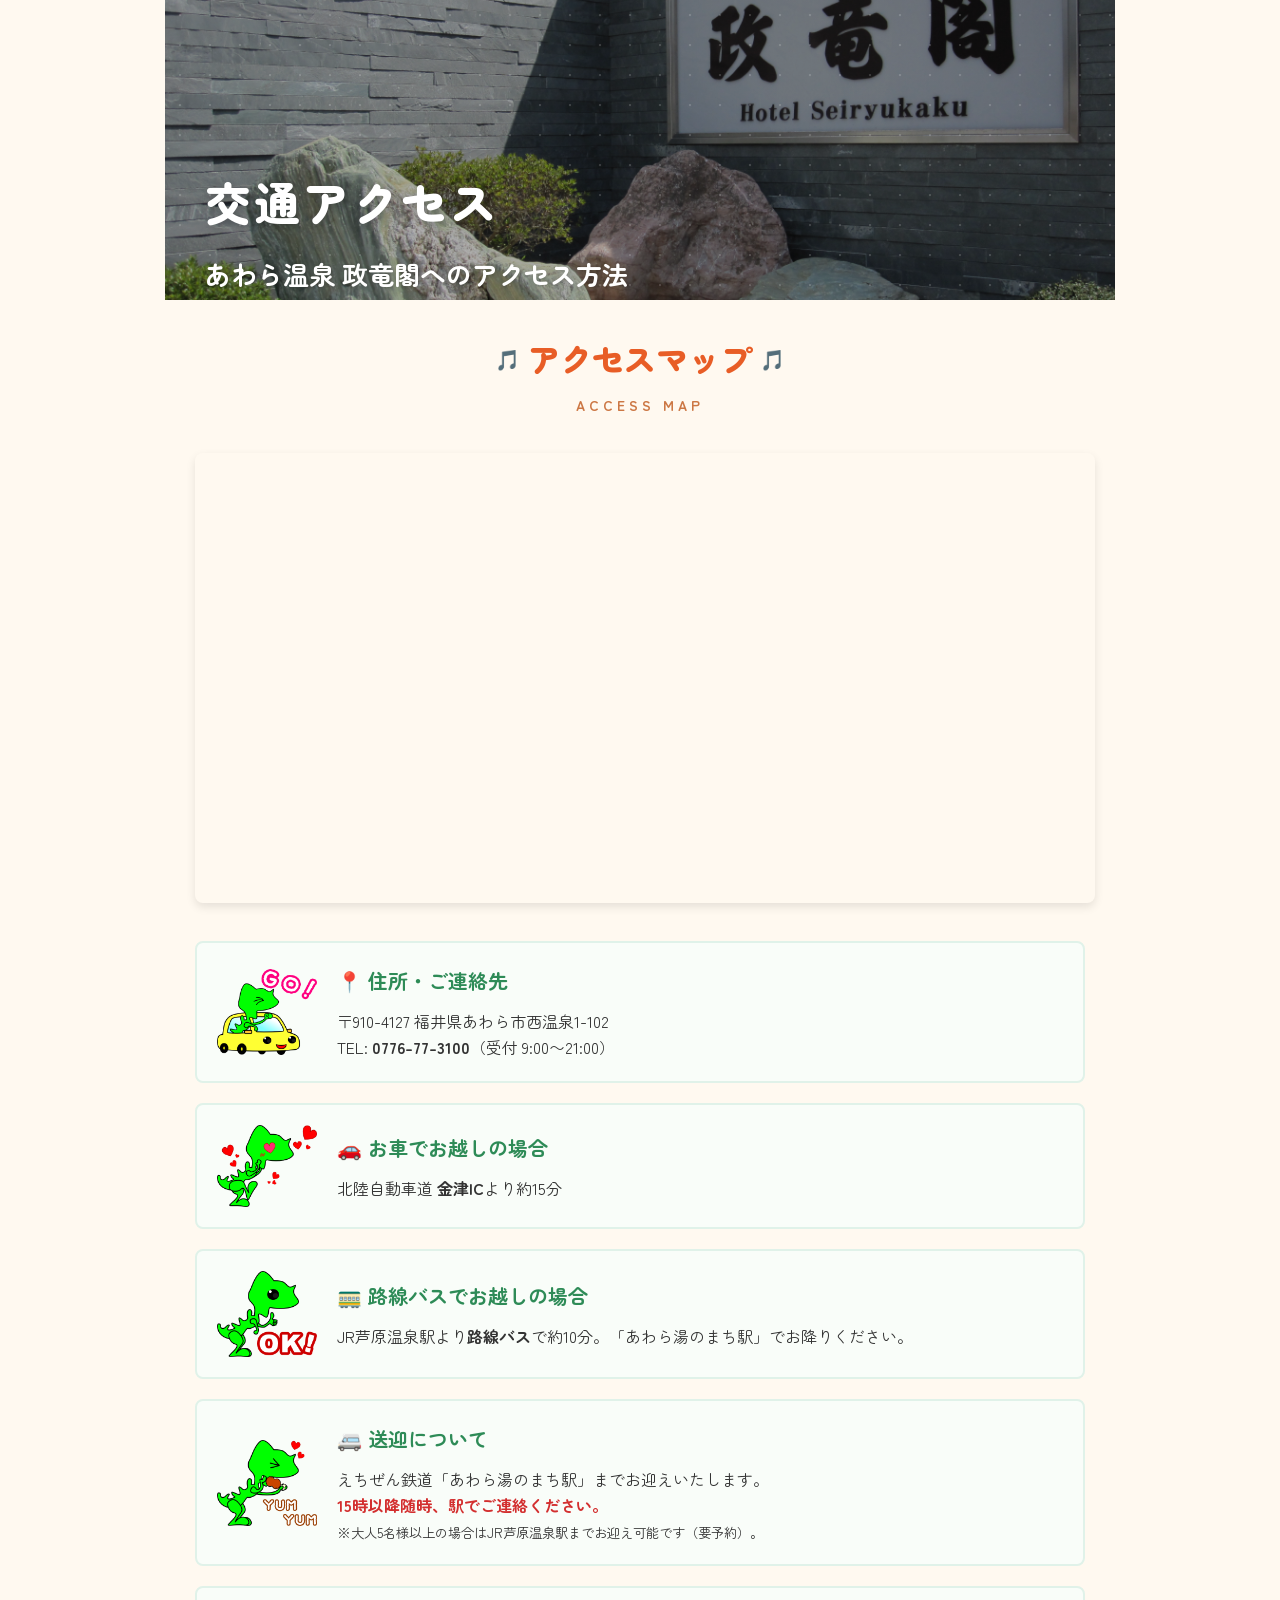
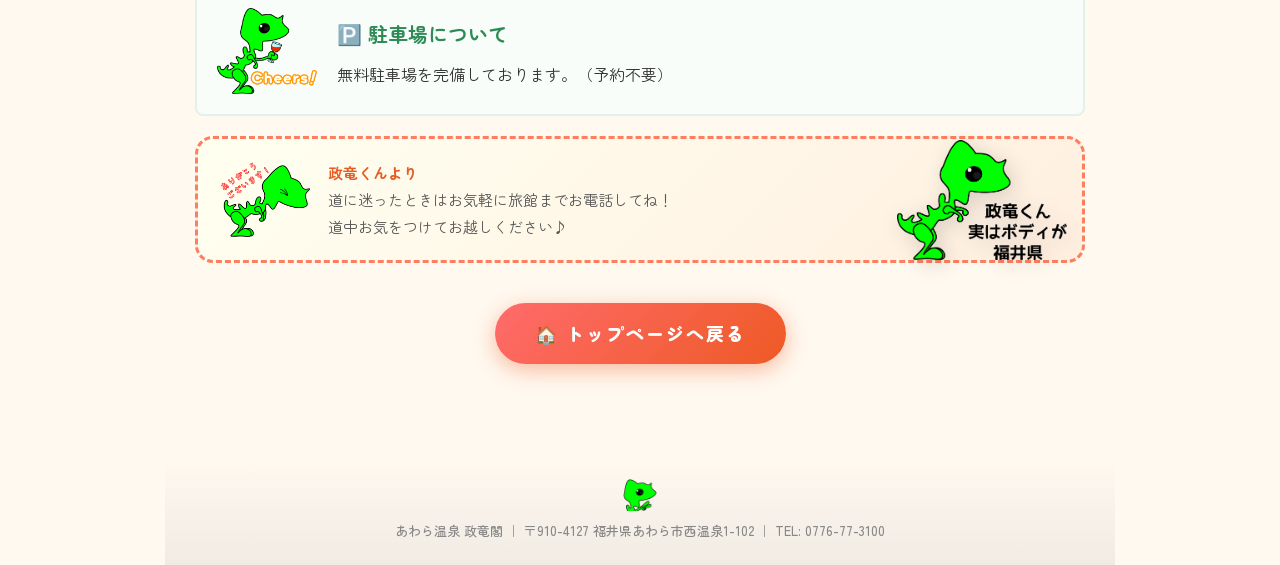
==== access.html @ 7409db74 "アクセスページとりあえず" ====
<!DOCTYPE html>
<html lang="ja">

<head>
    <meta charset="UTF-8">
    <meta name="viewport" content="width=950">
    <title>交通アクセス｜あわら温泉 政竜閣｜楽天トラベル</title>
    <link rel="stylesheet" href="https://awara-seiryu.github.io/style.css">
</head>

<body>
    <div class="wrapper">
        <div class="hero"
            style="background-image:linear-gradient(rgba(0,0,0,0.3),rgba(0,0,0,0.3)),url('https://awara-seiryu.github.io/image/玄関文字.JPG');background-size:cover;background-position:center;color:#fff;height:300px;">
            <div class="hero-inner" style="padding-top:100px;">
                <h1>交通アクセス</h1>
                <p class="hero-sub">あわら温泉 政竜閣へのアクセス方法</p>
            </div>
        </div>
        <div class="section" style="padding-top:30px;">
            <div class="section-title-wrap">
                <span class="section-title">アクセスマップ</span><span class="section-subtitle">ACCESS MAP</span>
            </div>
            <div class="access-map">
                <iframe
                    src="https://maps.google.com/maps?q=36.22088,136.186381&z=16&t=m&hl=ja&region=JP&gl=US&mapclient=embed&output=embed"
                    width="900" height="450" style="border:0;" allowfullscreen="" loading="lazy"></iframe>
            </div>

            <div class="access-info-box">
                <img src="https://awara-seiryu.github.io/image/15.png" alt="政竜くん" class="access-chara">
                <div class="access-info-text">
                    <h3>📍 住所・ご連絡先</h3>
                    <p>〒910-4127 福井県あわら市西温泉1-102<br>TEL: <strong>0776-77-3100</strong>（受付 9:00〜21:00）</p>
                </div>
            </div>
            <div class="access-info-box">
                <img src="https://awara-seiryu.github.io/image/16.png" alt="政竜くん" class="access-chara">
                <div class="access-info-text">
                    <h3>🚗 お車でお越しの場合</h3>
                    <p>北陸自動車道 <strong>金津IC</strong>より約15分</p>
                </div>
            </div>
            <div class="access-info-box">
                <img src="https://awara-seiryu.github.io/image/18.png" alt="政竜くん" class="access-chara">
                <div class="access-info-text">
                    <h3>🚃 路線バスでお越しの場合</h3>
                    <p>JR芦原温泉駅より<strong>路線バス</strong>で約10分。「あわら湯のまち駅」でお降りください。</p>
                </div>
            </div>
            <div class="access-info-box">
                <img src="https://awara-seiryu.github.io/image/20.png" alt="政竜くん" class="access-chara">
                <div class="access-info-text">
                    <h3>🚐 送迎について</h3>
                    <p>えちぜん鉄道「あわら湯のまち駅」までお迎えいたします。<br>
                        <span style="color:#d32f2f;font-weight:bold;">15時以降随時、駅でご連絡ください。</span><br>
                        <small>※大人5名様以上の場合はJR芦原温泉駅までお迎え可能です（要予約）。</small>
                    </p>
                </div>
            </div>
            <div class="access-info-box">
                <img src="https://awara-seiryu.github.io/image/21.png" alt="政竜くん" class="access-chara">
                <div class="access-info-text">
                    <h3>🅿️ 駐車場について</h3>
                    <p>無料駐車場を完備しております。（予約不要）</p>
                </div>
            </div>
            <div class="guide-block mt20">
                <img src="https://awara-seiryu.github.io/image/03.png" alt="政竜くん（ありがとう）">
                <p><strong class="text-green">政竜くんより</strong><br>道に迷ったときはお気軽に旅館までお電話してね！<br>道中お気をつけてお越しください♪</p>
                <img src="https://awara-seiryu.github.io/image/政竜くんbig.png" alt="政竜くん" class="guide-chara-big">
            </div>
            <div class="text-center" style="margin:40px 0;">
                <a href="index.html" class="cta-btn"
                    style="padding:14px 40px;display:inline-block;text-decoration:none;font-size:18px;">🏠 トップページへ戻る</a>
            </div>
        </div>
        <div class="footer">
            <img src="https://awara-seiryu.github.io/image/tab.png" alt="政竜くん"><br>
            あわら温泉 政竜閣 ｜ 〒910-4127 福井県あわら市西温泉1-102 ｜ TEL: 0776-77-3100
        </div>
    </div>
</body>

</html>
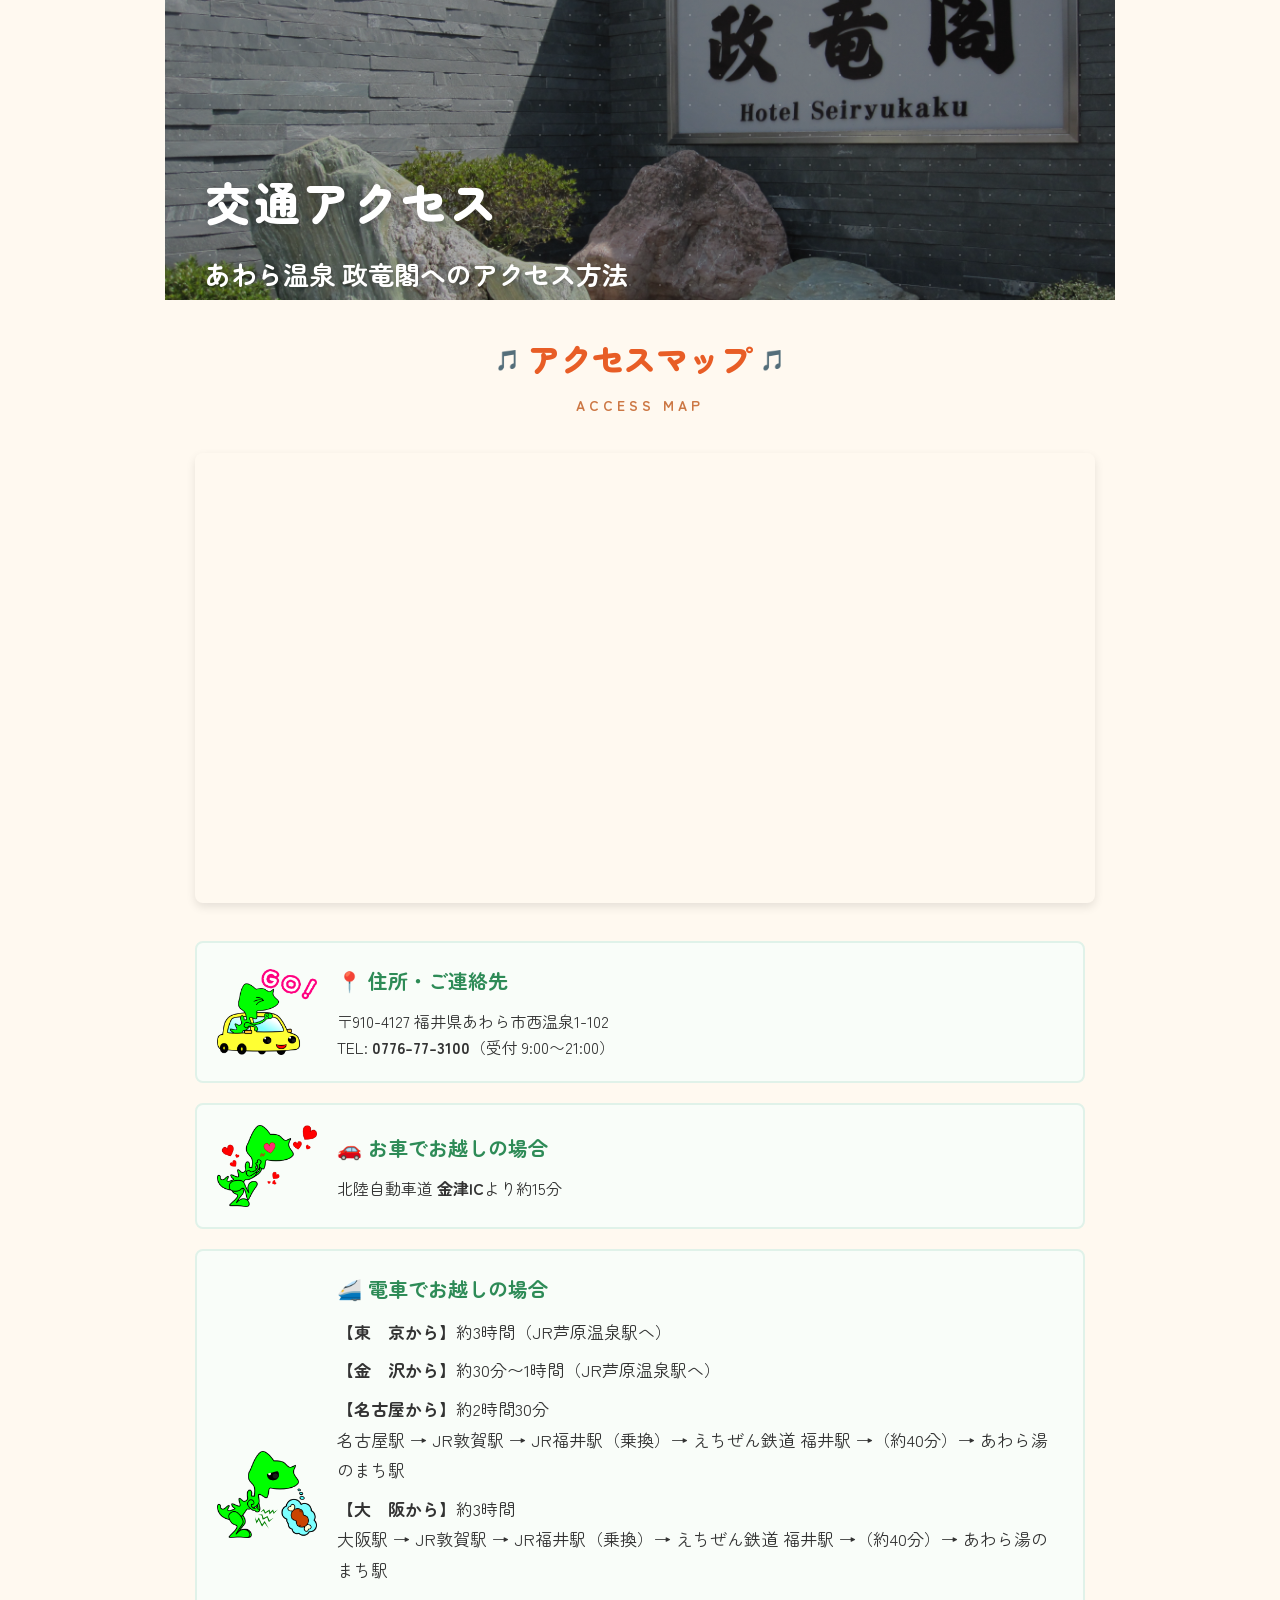
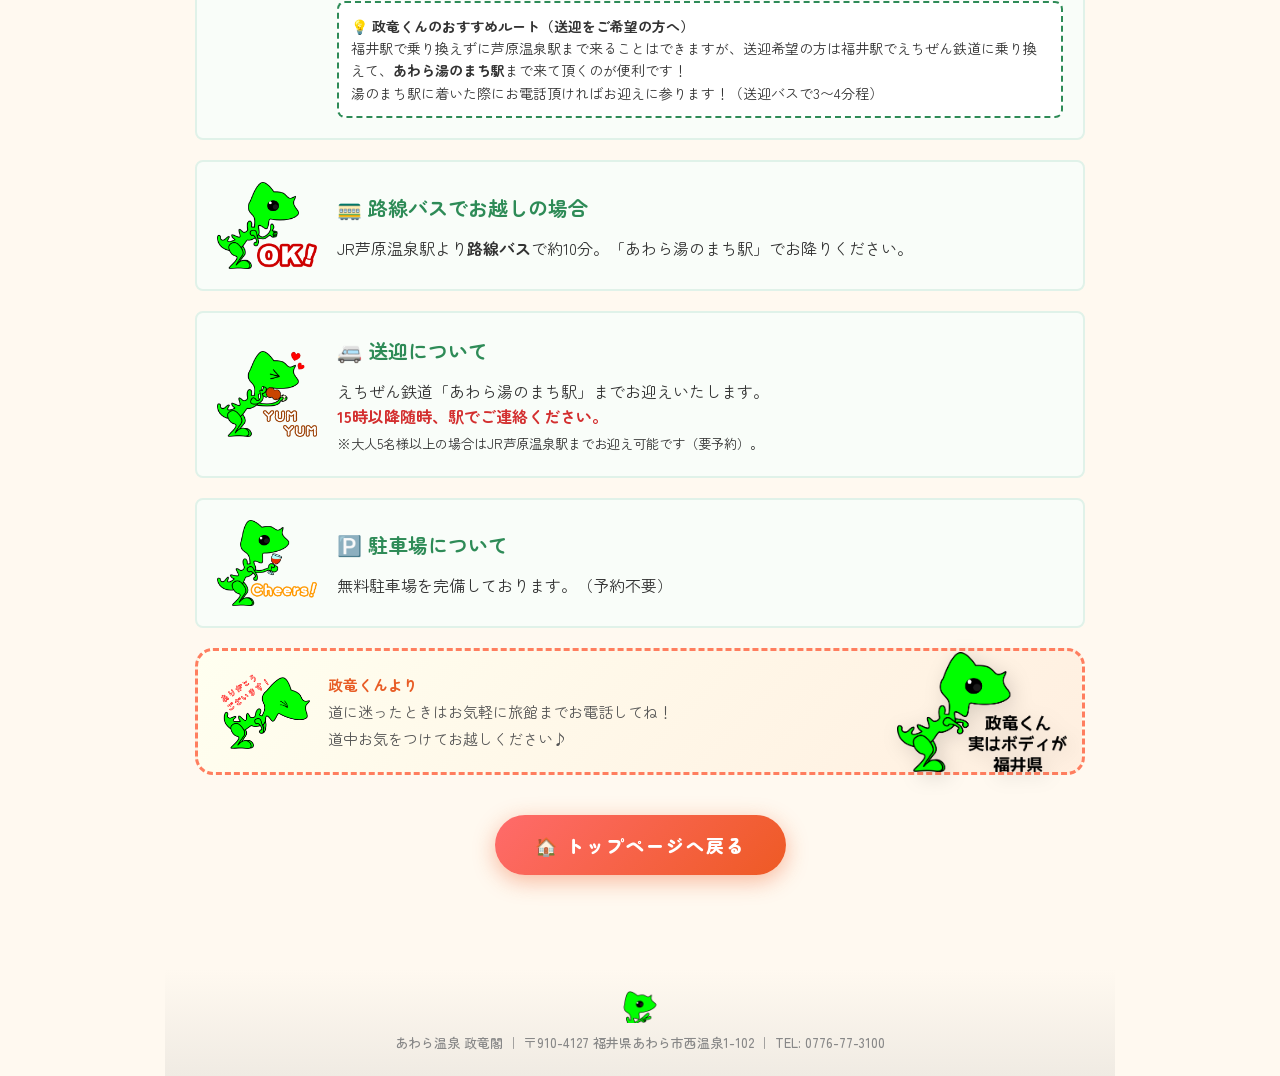
==== commit 4ebdea25: "電車で追加" ====
--- a/access.html
+++ b/access.html
@@ -42,6 +42,26 @@
                 </div>
             </div>
             <div class="access-info-box">
+                <img src="https://awara-seiryu.github.io/image/19.png" alt="政竜くん" class="access-chara">
+                <div class="access-info-text">
+                    <h3>🚄 電車でお越しの場合</h3>
+                    <ul style="list-style: none; padding: 0; margin: 0 0 15px 0;">
+                        <li style="margin-bottom: 8px;"><strong>【東　京から】</strong>約3時間（JR芦原温泉駅へ）</li>
+                        <li style="margin-bottom: 8px;"><strong>【金　沢から】</strong>約30分〜1時間（JR芦原温泉駅へ）</li>
+                        <li style="margin-bottom: 8px;"><strong>【名古屋から】</strong>約2時間30分<br>名古屋駅 → JR敦賀駅 → JR福井駅（乗換）→
+                            えちぜん鉄道 福井駅 →（約40分）→ あわら湯のまち駅</li>
+                        <li style="margin-bottom: 8px;"><strong>【大　阪から】</strong>約3時間<br>大阪駅 → JR敦賀駅 → JR福井駅（乗換）→ えちぜん鉄道
+                            福井駅 →（約40分）→ あわら湯のまち駅</li>
+                    </ul>
+                    <div
+                        style="background:#fff; border: 2px dashed #2e8b57; padding: 12px; border-radius: 8px; font-size: 14px; line-height: 1.6;">
+                        <strong>💡 政竜くんのおすすめルート（送迎をご希望の方へ）</strong><br>
+                        福井駅で乗り換えずに芦原温泉駅まで来ることはできますが、送迎希望の方は福井駅でえちぜん鉄道に乗り換えて、<strong>あわら湯のまち駅</strong>まで来て頂くのが便利です！<br>
+                        湯のまち駅に着いた際にお電話頂ければお迎えに参ります！（送迎バスで3〜4分程）
+                    </div>
+                </div>
+            </div>
+            <div class="access-info-box">
                 <img src="https://awara-seiryu.github.io/image/18.png" alt="政竜くん" class="access-chara">
                 <div class="access-info-text">
                     <h3>🚃 路線バスでお越しの場合</h3>
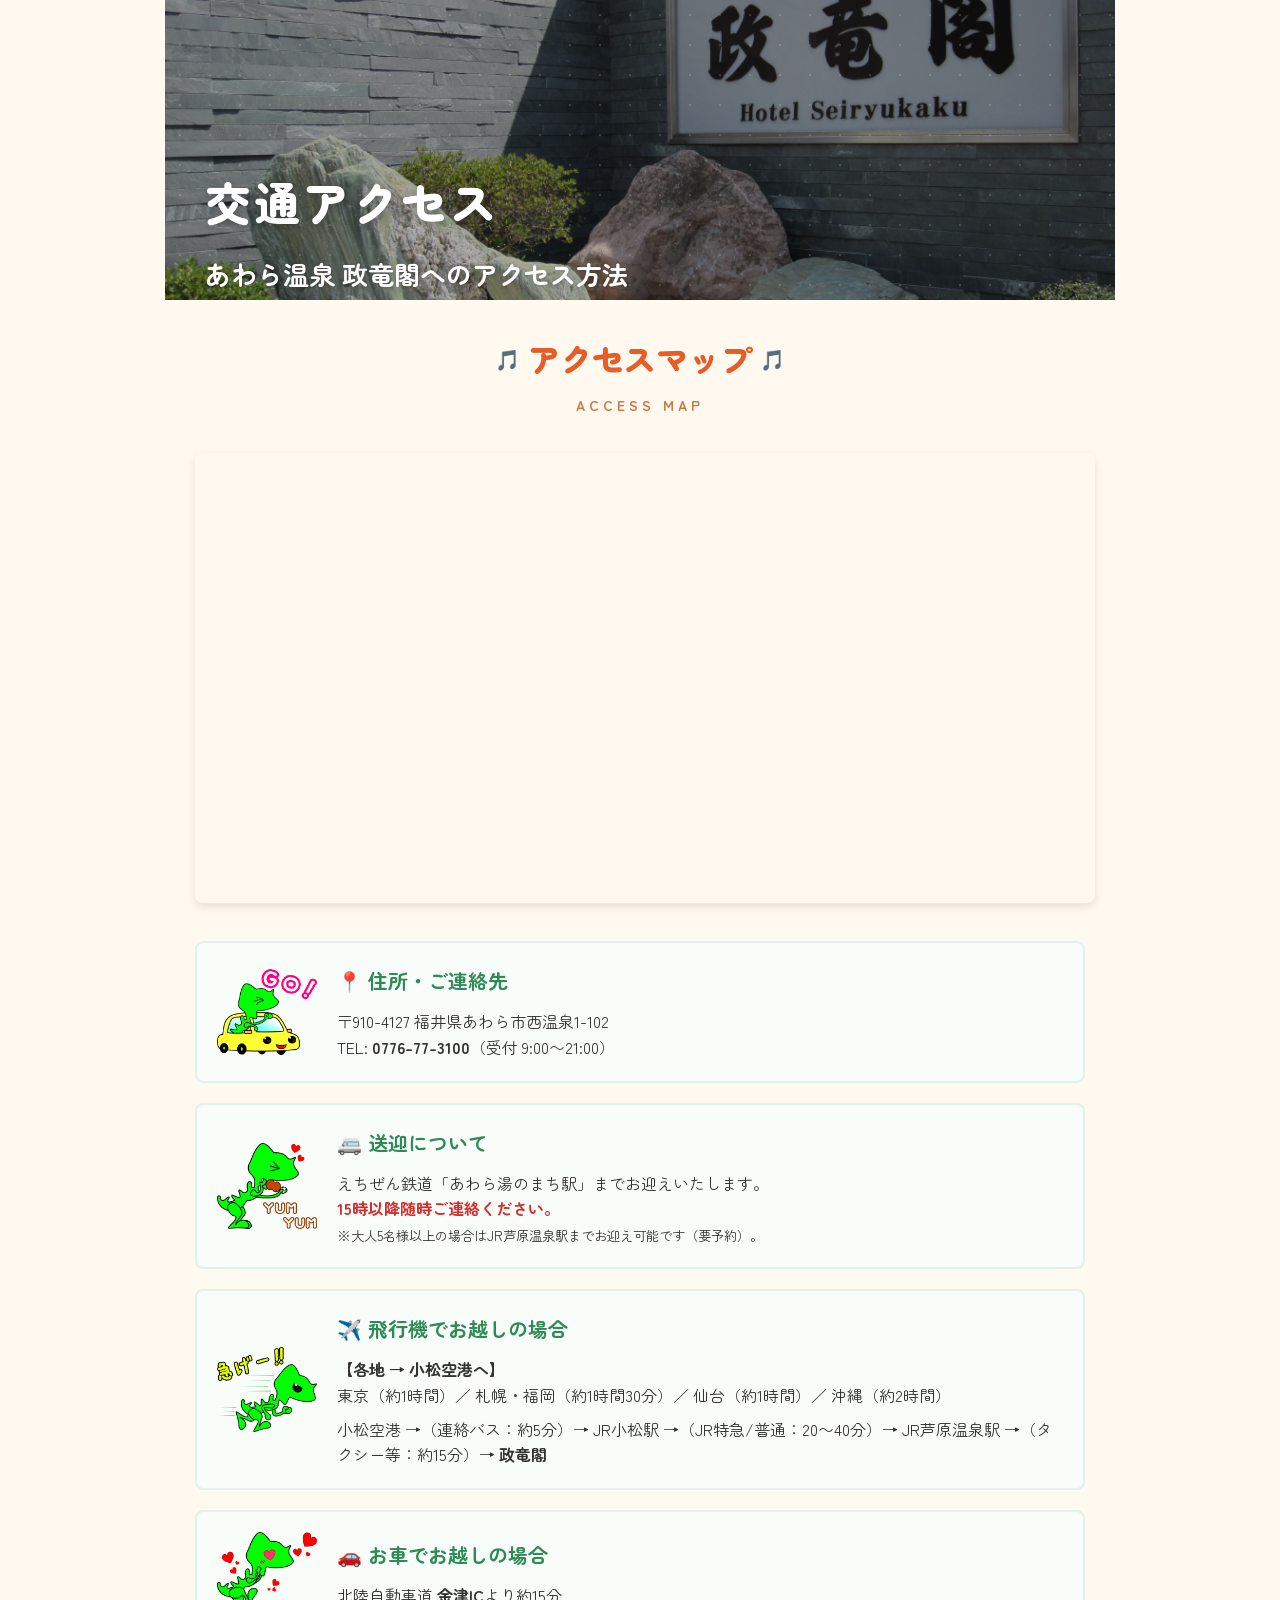
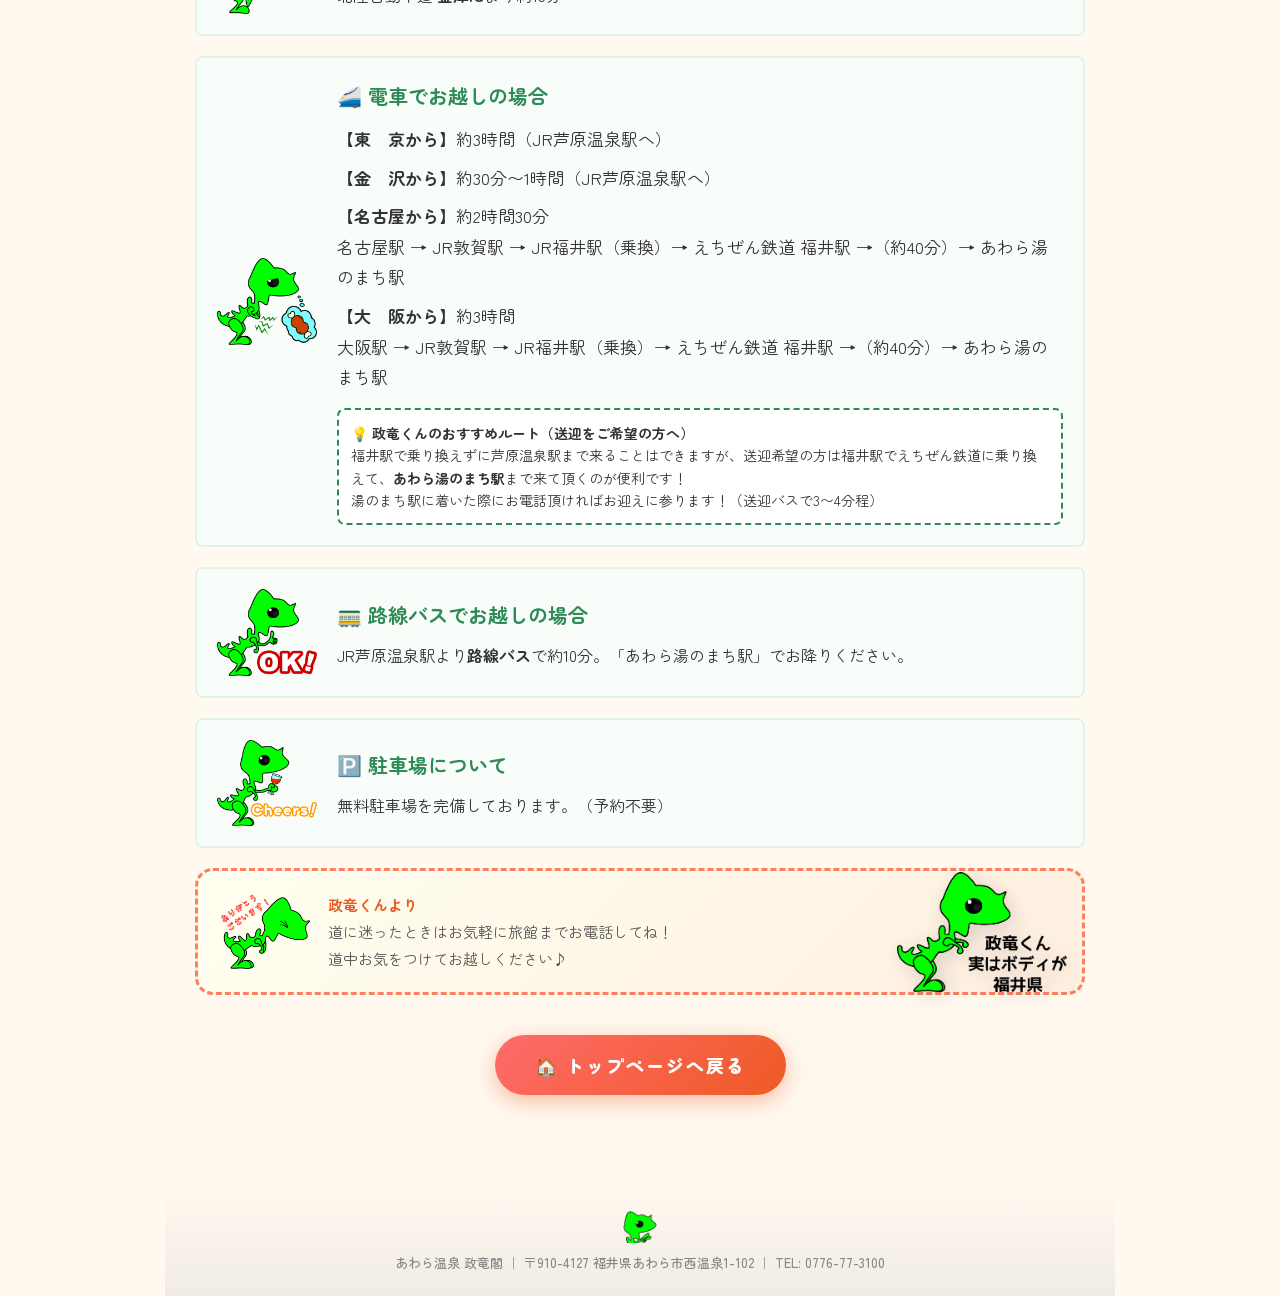
==== commit 8dee8b8c: "TOP画像追加" ====
--- a/access.html
+++ b/access.html
@@ -5,7 +5,7 @@
     <meta charset="UTF-8">
     <meta name="viewport" content="width=950">
     <title>交通アクセス｜あわら温泉 政竜閣｜楽天トラベル</title>
-    <link rel="stylesheet" href="https://awara-seiryu.github.io/style.css">
+    <link rel="stylesheet" href="./style.css">
 </head>
 
 <body>
@@ -34,6 +34,28 @@
                     <p>〒910-4127 福井県あわら市西温泉1-102<br>TEL: <strong>0776-77-3100</strong>（受付 9:00〜21:00）</p>
                 </div>
             </div>
+
+            <div class="access-info-box">
+                <img src="https://awara-seiryu.github.io/image/20.png" alt="政竜くん" class="access-chara">
+                <div class="access-info-text">
+                    <h3>🚐 送迎について</h3>
+                    <p>えちぜん鉄道「あわら湯のまち駅」までお迎えいたします。<br>
+                        <span style="color:#d32f2f;font-weight:bold;">15時以降随時ご連絡ください。</span><br>
+                        <small>※大人5名様以上の場合はJR芦原温泉駅までお迎え可能です（要予約）。</small>
+                    </p>
+                </div>
+            </div>
+
+            <div class="access-info-box">
+                <img src="https://awara-seiryu.github.io/image/12.png" alt="政竜くん" class="access-chara">
+                <div class="access-info-text">
+                    <h3>✈️ 飛行機でお越しの場合</h3>
+                    <p style="margin-bottom:8px;"><strong>【各地 → 小松空港へ】</strong><br>東京（約1時間）／ 札幌・福岡（約1時間30分）／ 仙台（約1時間）／
+                        沖縄（約2時間）</p>
+                    <p>小松空港 →（連絡バス：約5分）→ JR小松駅 →（JR特急/普通：20〜40分）→ JR芦原温泉駅 →（タクシー等：約15分）→ <strong>政竜閣</strong></p>
+                </div>
+            </div>
+
             <div class="access-info-box">
                 <img src="https://awara-seiryu.github.io/image/16.png" alt="政竜くん" class="access-chara">
                 <div class="access-info-text">
@@ -41,6 +63,7 @@
                     <p>北陸自動車道 <strong>金津IC</strong>より約15分</p>
                 </div>
             </div>
+
             <div class="access-info-box">
                 <img src="https://awara-seiryu.github.io/image/19.png" alt="政竜くん" class="access-chara">
                 <div class="access-info-text">
@@ -61,6 +84,7 @@
                     </div>
                 </div>
             </div>
+
             <div class="access-info-box">
                 <img src="https://awara-seiryu.github.io/image/18.png" alt="政竜くん" class="access-chara">
                 <div class="access-info-text">
@@ -68,16 +92,7 @@
                     <p>JR芦原温泉駅より<strong>路線バス</strong>で約10分。「あわら湯のまち駅」でお降りください。</p>
                 </div>
             </div>
-            <div class="access-info-box">
-                <img src="https://awara-seiryu.github.io/image/20.png" alt="政竜くん" class="access-chara">
-                <div class="access-info-text">
-                    <h3>🚐 送迎について</h3>
-                    <p>えちぜん鉄道「あわら湯のまち駅」までお迎えいたします。<br>
-                        <span style="color:#d32f2f;font-weight:bold;">15時以降随時、駅でご連絡ください。</span><br>
-                        <small>※大人5名様以上の場合はJR芦原温泉駅までお迎え可能です（要予約）。</small>
-                    </p>
-                </div>
-            </div>
+
             <div class="access-info-box">
                 <img src="https://awara-seiryu.github.io/image/21.png" alt="政竜くん" class="access-chara">
                 <div class="access-info-text">
@@ -85,11 +100,13 @@
                     <p>無料駐車場を完備しております。（予約不要）</p>
                 </div>
             </div>
+
             <div class="guide-block mt20">
                 <img src="https://awara-seiryu.github.io/image/03.png" alt="政竜くん（ありがとう）">
                 <p><strong class="text-green">政竜くんより</strong><br>道に迷ったときはお気軽に旅館までお電話してね！<br>道中お気をつけてお越しください♪</p>
                 <img src="https://awara-seiryu.github.io/image/政竜くんbig.png" alt="政竜くん" class="guide-chara-big">
             </div>
+
             <div class="text-center" style="margin:40px 0;">
                 <a href="index.html" class="cta-btn"
                     style="padding:14px 40px;display:inline-block;text-decoration:none;font-size:18px;">🏠 トップページへ戻る</a>
--- a/style.css
+++ b/style.css
@@ -0,0 +1,1311 @@
+/* ===== Google Font 読み込み (Zen Maru Gothic) ===== */
+@import url('https://fonts.googleapis.com/css2?family=Zen+Maru+Gothic:wght@400;500;700;900&display=swap');
+
+/* ===== キーフレーム（アニメーション）定義 ===== */
+@keyframes float {
+
+  0%,
+  100% {
+    transform: translateY(0);
+  }
+
+  50% {
+    transform: translateY(-8px);
+  }
+}
+
+@keyframes wiggle {
+
+  0%,
+  100% {
+    transform: rotate(0deg);
+  }
+
+  25% {
+    transform: rotate(-4deg);
+  }
+
+  75% {
+    transform: rotate(4deg);
+  }
+}
+
+@keyframes popIn {
+  0% {
+    opacity: 0;
+    transform: scale(0.8) translateY(20px);
+  }
+
+  60% {
+    transform: scale(1.05) translateY(-3px);
+  }
+
+  100% {
+    opacity: 1;
+    transform: scale(1) translateY(0);
+  }
+}
+
+@keyframes shine {
+  0% {
+    left: -100%;
+  }
+
+  100% {
+    left: 200%;
+  }
+}
+
+@keyframes pulse {
+
+  0%,
+  100% {
+    transform: scale(1);
+  }
+
+  50% {
+    transform: scale(1.04);
+  }
+}
+
+@keyframes confetti1 {
+  0% {
+    transform: translateY(0) rotate(0deg);
+    opacity: 1;
+  }
+
+  100% {
+    transform: translateY(-30px) rotate(360deg);
+    opacity: 0;
+  }
+}
+
+/* ===== リセット＆ベース ===== */
+* {
+  margin: 0;
+  padding: 0;
+  box-sizing: border-box;
+}
+
+body {
+  font-family: 'Zen Maru Gothic', 'Hiragino Kaku Gothic ProN', 'メイリオ', Meiryo, sans-serif;
+  background: #FFF9F0;
+  color: #333;
+  line-height: 1.8;
+  font-size: 17px;
+}
+
+a {
+  color: inherit;
+  text-decoration: none;
+}
+
+img {
+  max-width: 100%;
+  height: auto;
+  vertical-align: middle;
+}
+
+/* ===== レイアウト ===== */
+.wrapper {
+  width: 950px;
+  margin: 0 auto;
+  overflow: hidden;
+}
+
+/* ===== ファーストビュー ===== */
+.hero {
+  background-image: linear-gradient(rgba(0, 0, 0, 0.3), rgba(0, 0, 0, 0.3)), url('https://awara-seiryu.github.io/image/玄関文字.JPG');
+  background-size: cover;
+  background-position: center;
+  color: #fff;
+  border-radius: 0;
+  padding: 60px 40px 0;
+  text-align: left;
+  position: relative;
+  overflow: hidden;
+}
+
+.hero::before {
+  content: '';
+  position: absolute;
+  top: 0;
+  left: 0;
+  right: 0;
+  bottom: 0;
+  background: url('data:image/svg+xml,<svg xmlns="http://www.w3.org/2000/svg" viewBox="0 0 80 80"><circle cx="40" cy="40" r="3" fill="rgba(255,255,255,0.18)"/></svg>') repeat;
+  background-size: 30px 30px;
+  pointer-events: none;
+}
+
+.hero-inner {
+  position: relative;
+  z-index: 2;
+  max-width: 950px;
+  /* 本体の幅に合わせる */
+}
+
+.hero-badge {
+  display: inline-block;
+  background: #FF6B6B;
+  color: #fff;
+  font-size: 15px;
+  font-weight: bold;
+  padding: 6px 24px;
+  border-radius: 30px;
+  margin-bottom: 14px;
+  letter-spacing: 1px;
+  box-shadow: 0 3px 12px rgba(255, 107, 107, 0.35);
+  animation: pulse 2s ease-in-out infinite;
+}
+
+.hero h1 {
+  font-size: 46px;
+  color: #fff;
+  text-shadow: 2px 2px 8px rgba(0, 0, 0, 0.25);
+  margin-bottom: 8px;
+  letter-spacing: 3px;
+  font-weight: 900;
+}
+
+.hero-sub {
+  font-size: 26px;
+  color: #fff;
+  text-shadow: 1px 1px 4px rgba(0, 0, 0, 0.2);
+  margin-bottom: 10px;
+  font-weight: 700;
+}
+
+.hero-catch {
+  font-size: 18px;
+  color: #FFFFF0;
+  margin-bottom: 12px;
+  font-weight: 500;
+  line-height: 1.9;
+}
+
+/* ===== ヒーロー内アワード表示 ===== */
+.hero-award {
+  margin-top: 25px;
+  background: url('https://awara-seiryu.github.io/image/award-2024-all.png') no-repeat center center;
+  background-size: cover;
+  border-radius: 25px;
+  border: 2px solid rgba(255, 215, 0, 0.4);
+  animation: popIn 0.8s ease-out both;
+  overflow: hidden;
+  width: calc(100% + 20px);
+  /* 左右に少し広げる */
+  margin-left: -10px;
+  box-sizing: border-box;
+}
+
+.hero-award-link {
+  display: block;
+  padding: 30px 45px;
+  background: rgba(0, 0, 0, 0.45);
+  /* 背景画像を見せつつ文字を読みやすくするオーバーレイ */
+  backdrop-filter: blur(2px);
+  transition: background 0.3s;
+}
+
+.hero-award-link:hover {
+  background: rgba(0, 0, 0, 0.35);
+}
+
+.hero-award-content {
+  display: flex;
+  align-items: center;
+  justify-content: center;
+  gap: 30px;
+  flex-wrap: nowrap;
+}
+
+.hero-award-chara {
+  height: 180px;
+  /* 右側の画像と同じサイズに拡大 */
+  width: auto;
+  filter: drop-shadow(2px 4px 8px rgba(0, 0, 0, 0.25));
+  animation: float 3s ease-in-out infinite;
+  flex-shrink: 0;
+}
+
+.hero-award-text {
+  text-align: center;
+  /* 中央に寄せる */
+  flex-shrink: 1;
+}
+
+.hero-award-label {
+  font-size: 22px;
+  font-weight: 700;
+  color: #FFD700;
+  text-shadow: 1px 1px 4px rgba(0, 0, 0, 0.5);
+  margin-bottom: 8px;
+  letter-spacing: 1px;
+}
+
+.hero-award-main {
+  font-size: 36px;
+  font-weight: 900;
+  color: #fff;
+  text-shadow: 2px 2px 8px rgba(0, 0, 0, 0.4);
+  letter-spacing: 2px;
+  background: linear-gradient(90deg, #FFD700, #FFA500, #FFD700);
+  -webkit-background-clip: text;
+  -webkit-text-fill-color: transparent;
+  background-clip: text;
+  animation: pulse 2s ease-in-out infinite;
+  white-space: nowrap;
+}
+
+.hero-award-gold-img {
+  height: 180px;
+  /* さらに大きく */
+  width: auto;
+  filter: drop-shadow(4px 4px 12px rgba(0, 0, 0, 0.5));
+  flex-shrink: 0;
+}
+
+.hero-award-sub {
+  font-size: 20px;
+  color: #ffe;
+  text-shadow: 1px 1px 3px rgba(0, 0, 0, 0.4);
+  margin-top: 8px;
+  font-weight: 500;
+}
+
+/* ===== CTAボタン ===== */
+.cta-btn {
+  display: inline-block;
+  background: linear-gradient(135deg, #FF6B6B, #ee5a24);
+  color: #fff;
+  font-size: 24px;
+  font-weight: 900;
+  padding: 18px 55px;
+  border-radius: 50px;
+  letter-spacing: 2px;
+  box-shadow: 0 6px 22px rgba(238, 90, 36, 0.4);
+  transition: transform 0.25s cubic-bezier(0.34, 1.56, 0.64, 1), box-shadow 0.25s;
+  position: relative;
+  overflow: hidden;
+}
+
+.cta-btn::after {
+  content: '';
+  position: absolute;
+  top: 0;
+  left: -100%;
+  width: 60%;
+  height: 100%;
+  background: linear-gradient(90deg, transparent, rgba(255, 255, 255, 0.35), transparent);
+  transition: none;
+  animation: shine 3s ease-in-out infinite;
+}
+
+.cta-btn:hover {
+  transform: translateY(-4px) scale(1.03);
+  box-shadow: 0 12px 30px rgba(238, 90, 36, 0.5);
+}
+
+.cta-btn-sub {
+  display: block;
+  font-size: 13px;
+  font-weight: 500;
+  margin-top: 3px;
+  letter-spacing: 0;
+}
+
+.cta-btn-green {
+  background: linear-gradient(135deg, #43e97b, #38c96a);
+  box-shadow: 0 6px 22px rgba(56, 201, 106, 0.4);
+}
+
+.cta-btn-green:hover {
+  box-shadow: 0 12px 30px rgba(56, 201, 106, 0.5);
+}
+
+.cta-btn-green::after {
+  animation: shine 3s ease-in-out 1.5s infinite;
+}
+
+.cta-row {
+  display: flex;
+  justify-content: center;
+  gap: 22px;
+  margin: 22px 0;
+  flex-wrap: wrap;
+}
+
+/* ===== セクション共通 ===== */
+.section {
+  padding: 45px 30px;
+}
+
+.section-title-wrap {
+  text-align: center;
+  margin-bottom: 35px;
+  position: relative;
+}
+
+.section-title {
+  display: inline-block;
+  font-size: 32px;
+  font-weight: 900;
+  color: #e85d26;
+  position: relative;
+  padding: 0 25px;
+}
+
+.section-title::before,
+.section-title::after {
+  content: '🎵';
+  font-size: 20px;
+  position: absolute;
+  top: 50%;
+  transform: translateY(-50%);
+}
+
+.section-title::before {
+  left: -8px;
+}
+
+.section-title::after {
+  right: -8px;
+}
+
+.section-subtitle {
+  display: block;
+  font-size: 14px;
+  color: #cc7744;
+  margin-top: 5px;
+  letter-spacing: 4px;
+  font-weight: 700;
+}
+
+/* ===== 魅力紹介カード ===== */
+.charm-grid {
+  display: grid;
+  grid-template-columns: 1fr 1fr;
+  gap: 24px;
+}
+
+.charm-card {
+  background: #fff;
+  border-radius: 20px;
+  padding: 28px 22px 22px;
+  box-shadow: 0 5px 20px rgba(0, 0, 0, 0.08);
+  position: relative;
+  overflow: hidden;
+  transition: transform 0.3s cubic-bezier(0.34, 1.56, 0.64, 1), box-shadow 0.3s;
+  animation: popIn 0.6s ease-out both;
+}
+
+.charm-card:nth-child(1) {
+  animation-delay: 0.1s;
+}
+
+.charm-card:nth-child(2) {
+  animation-delay: 0.2s;
+}
+
+.charm-card:nth-child(3) {
+  animation-delay: 0.3s;
+}
+
+.charm-card:nth-child(4) {
+  animation-delay: 0.4s;
+}
+
+.charm-card:hover {
+  transform: translateY(-6px) rotate(-1deg);
+  box-shadow: 0 12px 30px rgba(255, 126, 95, 0.18);
+}
+
+.charm-card::before {
+  content: '';
+  position: absolute;
+  top: 0;
+  left: 0;
+  right: 0;
+  height: 6px;
+  border-radius: 20px 20px 0 0;
+}
+
+.charm-card:nth-child(1)::before {
+  background: linear-gradient(90deg, #ff7e5f, #feb47b);
+}
+
+.charm-card:nth-child(2)::before {
+  background: linear-gradient(90deg, #38f9d7, #43e97b);
+}
+
+.charm-card:nth-child(3)::before {
+  background: linear-gradient(90deg, #FF6B6B, #ff9a9e);
+}
+
+.charm-card:nth-child(4)::before {
+  background: linear-gradient(90deg, #FFD700, #ffb347);
+}
+
+.charm-card-header {
+  display: flex;
+  align-items: center;
+  gap: 14px;
+  margin-bottom: 12px;
+}
+
+.charm-card-header img {
+  height: 65px;
+  width: auto;
+  animation: wiggle 2.5s ease-in-out infinite;
+}
+
+.charm-card-header img:hover {
+  animation: none;
+  transform: scale(1.15);
+}
+
+.charm-card h3 {
+  font-size: 22px;
+  color: #e85d26;
+  line-height: 1.5;
+  font-weight: 900;
+}
+
+.charm-card p {
+  font-size: 16px;
+  color: #555;
+  line-height: 1.9;
+}
+
+/* ===== 写真活用スタイル ===== */
+.photo-img {
+  width: 100%;
+  aspect-ratio: 16 / 9;
+  object-fit: cover;
+  border-radius: 12px;
+  display: block;
+  box-shadow: 0 4px 12px rgba(0, 0, 0, 0.1);
+  transition: transform 0.3s ease;
+}
+
+.photo-img:hover {
+  transform: scale(1.02);
+}
+
+.charm-card>.photo-img {
+  margin-bottom: 16px;
+}
+
+.point-bubble .photo-img {
+  margin-top: 14px;
+}
+
+.plan-card>.photo-img {
+  margin-bottom: 16px;
+  margin-top: 10px;
+}
+
+.photo-img.photo-contain {
+  object-fit: contain;
+  box-shadow: none;
+}
+
+/* ===== 吹き出しポイント ===== */
+.point-section {
+  background: linear-gradient(180deg, #FFF3E0, #FFF9F0);
+  position: relative;
+}
+
+.point-section::before {
+  content: '';
+  position: absolute;
+  top: 0;
+  left: 0;
+  right: 0;
+  bottom: 0;
+  background: url('data:image/svg+xml,<svg xmlns="http://www.w3.org/2000/svg" viewBox="0 0 100 100"><circle cx="50" cy="50" r="2" fill="rgba(255,126,95,0.06)"/></svg>') repeat;
+  background-size: 20px 20px;
+  pointer-events: none;
+}
+
+.point-list {
+  display: flex;
+  flex-direction: column;
+  gap: 30px;
+  position: relative;
+  z-index: 1;
+}
+
+.point-item {
+  display: flex;
+  align-items: flex-start;
+  gap: 22px;
+  background: #fff;
+  border-radius: 22px;
+  padding: 24px 28px;
+  box-shadow: 0 4px 18px rgba(0, 0, 0, 0.07);
+  position: relative;
+  transition: transform 0.3s cubic-bezier(0.34, 1.56, 0.64, 1);
+}
+
+.point-item:hover {
+  transform: translateY(-3px) scale(1.01);
+}
+
+.point-item:nth-child(even) {
+  flex-direction: row-reverse;
+}
+
+.point-item:nth-child(odd) {
+  transform-origin: left center;
+}
+
+.point-item:nth-child(even) {
+  transform-origin: right center;
+}
+
+.point-item-chara {
+  flex-shrink: 0;
+  width: 95px;
+  text-align: center;
+}
+
+.point-item-chara img {
+  height: 85px;
+  width: auto;
+  animation: float 3s ease-in-out infinite;
+  transition: transform 0.3s;
+}
+
+.point-item:nth-child(2) .point-item-chara img {
+  animation-delay: 0.5s;
+}
+
+.point-item:nth-child(3) .point-item-chara img {
+  animation-delay: 1.0s;
+}
+
+.point-item:nth-child(4) .point-item-chara img {
+  animation-delay: 1.5s;
+}
+
+.point-item:nth-child(5) .point-item-chara img {
+  animation-delay: 2.0s;
+}
+
+.point-item-chara img:hover {
+  transform: scale(1.15) rotate(5deg);
+  animation-play-state: paused;
+}
+
+.point-item-body {
+  flex: 1;
+}
+
+.point-bubble {
+  background: linear-gradient(135deg, #FFF9F0, #FFEFE0);
+  border: 3px solid #ff7e5f;
+  border-radius: 20px;
+  padding: 18px 22px;
+  position: relative;
+  margin-bottom: 0;
+}
+
+.point-bubble::before {
+  content: '';
+  position: absolute;
+  top: 22px;
+  width: 0;
+  height: 0;
+  border-style: solid;
+}
+
+.point-item:nth-child(odd) .point-bubble::before {
+  left: -14px;
+  border-width: 10px 14px 10px 0;
+  border-color: transparent #ff7e5f transparent transparent;
+}
+
+.point-item:nth-child(even) .point-bubble::before {
+  right: -14px;
+  border-width: 10px 0 10px 14px;
+  border-color: transparent transparent transparent #ff7e5f;
+}
+
+.point-bubble h3 {
+  font-size: 21px;
+  color: #e85d26;
+  margin-bottom: 8px;
+  display: flex;
+  align-items: center;
+  gap: 10px;
+  font-weight: 900;
+}
+
+.point-bubble h3 .num {
+  display: inline-flex;
+  align-items: center;
+  justify-content: center;
+  width: 32px;
+  height: 32px;
+  background: linear-gradient(135deg, #ff7e5f, #feb47b);
+  color: #fff;
+  border-radius: 50%;
+  font-size: 15px;
+  flex-shrink: 0;
+  font-weight: 900;
+  box-shadow: 0 2px 8px rgba(255, 126, 95, 0.3);
+}
+
+.point-bubble p {
+  font-size: 16px;
+  color: #555;
+  line-height: 1.85;
+}
+
+/* ===== プランセクション ===== */
+.plan-section {
+  background: linear-gradient(135deg, #FFF5EE, #FFE8D6);
+  border-radius: 30px;
+  margin: 0 15px;
+  padding: 45px 30px;
+  position: relative;
+  overflow: hidden;
+}
+
+.plan-section::before {
+  content: '';
+  position: absolute;
+  top: 0;
+  left: 0;
+  right: 0;
+  bottom: 0;
+  background: url('data:image/svg+xml,<svg xmlns="http://www.w3.org/2000/svg" viewBox="0 0 60 60"><polygon points="30,5 55,50 5,50" fill="rgba(255,126,95,0.04)"/></svg>') repeat;
+  background-size: 40px 40px;
+  pointer-events: none;
+}
+
+.plan-grid {
+  display: grid;
+  grid-template-columns: 1fr 1fr;
+  gap: 22px;
+  margin-bottom: 28px;
+  position: relative;
+  z-index: 1;
+}
+
+.plan-card {
+  background: #fff;
+  border-radius: 18px;
+  padding: 26px 20px 20px;
+  box-shadow: 0 4px 16px rgba(0, 0, 0, 0.07);
+  text-align: center;
+  transition: transform 0.3s cubic-bezier(0.34, 1.56, 0.64, 1), box-shadow 0.3s;
+  position: relative;
+}
+
+.plan-card:hover {
+  transform: translateY(-5px) scale(1.02);
+  box-shadow: 0 10px 28px rgba(255, 126, 95, 0.15);
+}
+
+.plan-card-label {
+  position: absolute;
+  top: -1px;
+  left: 50%;
+  transform: translateX(-50%);
+  background: linear-gradient(135deg, #FF6B6B, #ee5a24);
+  color: #fff;
+  font-size: 12px;
+  font-weight: 900;
+  padding: 5px 20px;
+  border-radius: 0 0 14px 14px;
+  white-space: nowrap;
+  box-shadow: 0 3px 10px rgba(238, 90, 36, 0.3);
+  letter-spacing: 1px;
+}
+
+.plan-card h3 {
+  font-size: 20px;
+  color: #333;
+  margin-bottom: 10px;
+  margin-top: 14px;
+  line-height: 1.5;
+  font-weight: 700;
+}
+
+.plan-card .price {
+  font-size: 28px;
+  font-weight: 900;
+  color: #ee5a24;
+}
+
+.plan-card .price small {
+  font-size: 13px;
+  color: #888;
+  font-weight: 500;
+}
+
+.plan-card .plan-desc {
+  font-size: 15px;
+  color: #666;
+  margin: 10px 0 14px;
+  line-height: 1.65;
+}
+
+.plan-card-chara {
+  position: absolute;
+  bottom: 5px;
+  right: 5px;
+  height: 75px;
+  /* 一回り大きく（55px -> 75px） */
+  width: auto;
+  opacity: 0.8;
+  transition: opacity 0.3s, transform 0.3s;
+}
+
+.plan-card:hover .plan-card-chara {
+  opacity: 1;
+  transform: scale(1.15) rotate(-5deg);
+}
+
+.plan-btn {
+  display: inline-block;
+  background: linear-gradient(135deg, #ff7e5f, #feb47b);
+  color: #fff;
+  font-size: 14px;
+  font-weight: 900;
+  padding: 10px 28px;
+  border-radius: 30px;
+  transition: transform 0.25s cubic-bezier(0.34, 1.56, 0.64, 1), box-shadow 0.25s;
+  box-shadow: 0 3px 10px rgba(255, 126, 95, 0.25);
+}
+
+.plan-btn:hover {
+  background: linear-gradient(135deg, #ee5a24, #ff7e5f);
+  transform: scale(1.08);
+  box-shadow: 0 5px 16px rgba(255, 126, 95, 0.35);
+}
+
+/* ===== 客室導線 ===== */
+.room-banner {
+  border-radius: 22px;
+  margin: 0 15px;
+  position: relative;
+  overflow: hidden;
+  min-height: 240px;
+  display: flex;
+  align-items: center;
+}
+
+.room-banner .room-photo {
+  position: absolute;
+  top: 0;
+  left: 0;
+  width: 100%;
+  height: 100%;
+  object-fit: cover;
+  z-index: 0;
+}
+
+.room-banner::before {
+  content: '';
+  position: absolute;
+  top: 0;
+  left: 0;
+  right: 0;
+  bottom: 0;
+  background: linear-gradient(135deg, rgba(255, 126, 95, 0.75) 0%, rgba(254, 180, 123, 0.7) 50%, rgba(67, 233, 123, 0.7) 100%);
+  z-index: 1;
+  pointer-events: none;
+}
+
+.room-banner-content {
+  position: relative;
+  z-index: 2;
+  display: flex;
+  align-items: center;
+  gap: 22px;
+  padding: 30px 40px;
+  width: 100%;
+}
+
+.room-banner-text {
+  flex: 1;
+  color: #fff;
+}
+
+.room-banner-text h3 {
+  font-size: 24px;
+  margin-bottom: 10px;
+  text-shadow: 2px 2px 6px rgba(0, 0, 0, 0.35);
+  font-weight: 900;
+}
+
+.room-banner-text p {
+  font-size: 15px;
+  margin-bottom: 16px;
+  line-height: 1.75;
+  text-shadow: 1px 1px 4px rgba(0, 0, 0, 0.25);
+}
+
+.room-banner .chara-img {
+  height: 120px;
+  width: auto;
+  filter: drop-shadow(2px 4px 6px rgba(0, 0, 0, 0.18));
+  animation: float 3s ease-in-out infinite;
+  flex-shrink: 0;
+}
+
+.btn-white {
+  display: inline-block;
+  background: #fff;
+  color: #e85d26;
+  font-size: 16px;
+  font-weight: 900;
+  padding: 12px 34px;
+  border-radius: 30px;
+  box-shadow: 0 4px 14px rgba(0, 0, 0, 0.12);
+  transition: transform 0.25s cubic-bezier(0.34, 1.56, 0.64, 1), box-shadow 0.25s;
+}
+
+.btn-white:hover {
+  transform: translateY(-3px) scale(1.04);
+  box-shadow: 0 6px 20px rgba(0, 0, 0, 0.18);
+}
+
+/* ===== 貸切施設エリア ===== */
+.facility-grid {
+  display: grid;
+  grid-template-columns: 1fr 1fr 1fr;
+  gap: 20px;
+}
+
+.facility-card {
+  background: #fff;
+  border-radius: 18px;
+  padding: 0 0 24px 0;
+  text-align: center;
+  box-shadow: 0 4px 16px rgba(0, 0, 0, 0.07);
+  transition: transform 0.3s cubic-bezier(0.34, 1.56, 0.64, 1), box-shadow 0.3s;
+  position: relative;
+  overflow: hidden;
+}
+
+.facility-img-wrap {
+  width: 100%;
+  height: 140px;
+  overflow: hidden;
+  border-bottom: 3px solid #ff7e5f;
+  margin-bottom: 12px;
+}
+
+.facility-img-wrap .facility-photo {
+  width: 100%;
+  height: 100%;
+  object-fit: cover;
+  transition: transform 0.5s;
+}
+
+.facility-card:hover .facility-photo {
+  transform: scale(1.1);
+}
+
+.facility-card::after {
+  content: '';
+  position: absolute;
+  bottom: 0;
+  left: 0;
+  right: 0;
+  height: 4px;
+  background: linear-gradient(90deg, #ff7e5f, #feb47b);
+}
+
+.facility-card:hover {
+  transform: translateY(-5px) rotate(1deg);
+  box-shadow: 0 10px 25px rgba(255, 126, 95, 0.15);
+}
+
+.facility-card .chara-icon {
+  height: 80px;
+  width: auto;
+  margin: -45px auto 10px;
+  position: relative;
+  z-index: 2;
+  filter: drop-shadow(2px 3px 6px rgba(0, 0, 0, 0.25));
+  animation: wiggle 3s ease-in-out infinite;
+  display: block;
+}
+
+.facility-card h3 {
+  font-size: 17px;
+  color: #e85d26;
+  margin-bottom: 8px;
+  font-weight: 900;
+  padding: 0 15px;
+}
+
+.facility-card p {
+  font-size: 13px;
+  color: #666;
+  line-height: 1.7;
+  padding: 0 15px;
+}
+
+.facility-card img:hover {
+  animation: none;
+  transform: scale(1.15);
+}
+
+.facility-card h3 {
+  font-size: 17px;
+  color: #e85d26;
+  margin-bottom: 8px;
+  font-weight: 900;
+}
+
+.facility-card p {
+  font-size: 13px;
+  color: #666;
+  line-height: 1.7;
+}
+
+/* ===== 最終CTA ===== */
+.final-cta {
+  border-radius: 30px;
+  margin: 22px 15px 30px;
+  padding: 60px 35px;
+  text-align: center;
+  position: relative;
+  overflow: hidden;
+  min-height: 480px;
+  display: flex;
+  align-items: center;
+  justify-content: center;
+}
+
+.final-cta-photo {
+  position: absolute;
+  top: 0;
+  left: 0;
+  width: 100%;
+  height: 100%;
+  object-fit: cover;
+  z-index: 0;
+}
+
+.final-cta::before {
+  content: '';
+  position: absolute;
+  top: 0;
+  left: 0;
+  right: 0;
+  bottom: 0;
+  background: linear-gradient(135deg, rgba(255, 126, 95, 0.8) 0%, rgba(254, 180, 123, 0.75) 30%, rgba(67, 233, 123, 0.75) 70%, rgba(56, 249, 215, 0.8) 100%);
+  z-index: 1;
+  pointer-events: none;
+}
+
+.final-cta-inner {
+  position: relative;
+  z-index: 2;
+  width: 100%;
+}
+
+.final-cta h2 {
+  font-size: 36px;
+  color: #fff;
+  text-shadow: 3px 3px 10px rgba(0, 0, 0, 0.4);
+  margin-bottom: 12px;
+  font-weight: 900;
+}
+
+.final-cta .sub-text {
+  font-size: 18px;
+  color: #fff;
+  margin-bottom: 25px;
+  font-weight: 700;
+  text-shadow: 2px 2px 6px rgba(0, 0, 0, 0.3);
+}
+
+.final-cta-characters {
+  display: flex;
+  justify-content: center;
+  gap: 10px;
+  margin-bottom: 22px;
+}
+
+.final-cta-characters img {
+  height: 75px;
+  width: auto;
+  filter: drop-shadow(2px 3px 5px rgba(0, 0, 0, 0.18));
+  animation: float 2.5s ease-in-out infinite;
+  transition: transform 0.3s;
+}
+
+.final-cta-characters img:nth-child(2) {
+  animation-delay: 0.35s;
+}
+
+.final-cta-characters img:nth-child(3) {
+  animation-delay: 0.7s;
+}
+
+.final-cta-characters img:nth-child(4) {
+  animation-delay: 1.05s;
+}
+
+.final-cta-characters img:nth-child(5) {
+  animation-delay: 1.4s;
+}
+
+.final-cta-characters img:nth-child(6) {
+  animation-delay: 1.75s;
+}
+
+.final-cta-characters img:nth-child(7) {
+  animation-delay: 2.1s;
+}
+
+.final-cta-characters img:hover {
+  transform: scale(1.2) rotate(-5deg);
+  animation-play-state: paused;
+}
+
+/* ===== フッター ===== */
+.footer {
+  text-align: center;
+  padding: 22px;
+  font-size: 13px;
+  color: #888;
+  background: linear-gradient(180deg, #FFF9F0, #f0ebe3);
+  font-weight: 500;
+}
+
+.footer img {
+  height: 32px;
+  width: auto;
+  margin-bottom: 8px;
+}
+
+/* ===== デコレーション用キャラ ===== */
+.deco-left {
+  position: absolute;
+  left: 15px;
+  height: 70px;
+  width: auto;
+  opacity: 0.85;
+}
+
+.deco-right {
+  position: absolute;
+  right: 15px;
+  height: 70px;
+  width: auto;
+  opacity: 0.85;
+}
+
+/* ===== アクセス帯 ===== */
+.access-bar {
+  background: #fff;
+  border-radius: 18px;
+  padding: 25px 35px;
+  margin: 0 15px 22px;
+  box-shadow: 0 4px 16px rgba(0, 0, 0, 0.07);
+  display: flex;
+  align-items: center;
+  gap: 25px;
+  transition: transform 0.3s;
+}
+
+.access-bar:hover {
+  transform: translateY(-2px);
+}
+
+.access-bar img {
+  height: 80px;
+  width: auto;
+  animation: wiggle 3s ease-in-out infinite;
+}
+
+.access-bar-text {
+  flex: 1;
+}
+
+.access-bar-text h3 {
+  font-size: 22px;
+  color: #e85d26;
+  margin-bottom: 5px;
+  font-weight: 900;
+}
+
+.access-bar-text p {
+  font-size: 17px;
+  color: #666;
+  line-height: 1.7;
+}
+
+/* ===== 区切りデコ ===== */
+.divider {
+  text-align: center;
+  padding: 14px 0;
+}
+
+.divider img {
+  height: 50px;
+  width: auto;
+  opacity: 0.7;
+  animation: float 3s ease-in-out infinite;
+  transition: transform 0.3s;
+}
+
+.divider img:hover {
+  transform: scale(1.2) rotate(10deg);
+  opacity: 1;
+}
+
+/* ===== テキスト強調 ===== */
+.text-green {
+  color: #e85d26;
+}
+
+.text-orange {
+  color: #ee5a24;
+}
+
+.text-bold {
+  font-weight: 900;
+}
+
+.text-center {
+  text-align: center;
+}
+
+.mt10 {
+  margin-top: 10px;
+}
+
+.mt20 {
+  margin-top: 20px;
+}
+
+.mb10 {
+  margin-bottom: 10px;
+}
+
+.mb20 {
+  margin-bottom: 20px;
+}
+
+/* ===== 帯見出し ===== */
+.ribbon-heading {
+  background: linear-gradient(135deg, #ff7e5f, #feb47b);
+  color: #fff;
+  font-size: 18px;
+  font-weight: 900;
+  padding: 12px 28px;
+  border-radius: 10px;
+  display: inline-block;
+  margin-bottom: 22px;
+  position: relative;
+  box-shadow: 0 3px 12px rgba(255, 126, 95, 0.25);
+}
+
+.ribbon-heading::after {
+  content: '';
+  position: absolute;
+  bottom: -9px;
+  left: 22px;
+  width: 0;
+  height: 0;
+  border-style: solid;
+  border-width: 9px 9px 0 9px;
+  border-color: #ff7e5f transparent transparent transparent;
+}
+
+/* ===== キャラ案内ブロック ===== */
+.guide-block {
+  display: flex;
+  align-items: center;
+  gap: 18px;
+  background: linear-gradient(135deg, #FFFFF0, #FFEFE0);
+  border: 3px dashed #ff7e5f;
+  border-radius: 18px;
+  padding: 20px 22px;
+  margin: 18px 0;
+  transition: transform 0.3s, box-shadow 0.3s;
+  position: relative;
+  overflow: visible;
+}
+
+.guide-chara-big {
+  height: 120px !important;
+  /* 強制的に大きくする */
+  max-width: none !important;
+  width: auto !important;
+  position: absolute;
+  right: 15px;
+  bottom: 0;
+  filter: drop-shadow(4px 4px 10px rgba(0, 0, 0, 0.15));
+  animation: float 3s ease-in-out infinite;
+  z-index: 10;
+}
+
+.guide-block:hover {
+  transform: translateY(-2px);
+  box-shadow: 0 6px 18px rgba(255, 126, 95, 0.12);
+}
+
+.guide-block img {
+  height: 75px;
+  width: auto;
+  flex-shrink: 0;
+  animation: wiggle 3s ease-in-out infinite;
+}
+
+.guide-block p {
+  font-size: 15px;
+  color: #555;
+  line-height: 1.8;
+}
+
+/* ===== アクセスページ固有スタイル ===== */
+.access-map {
+  text-align: center;
+  margin-bottom: 30px;
+}
+
+.access-map iframe {
+  border-radius: 8px;
+  box-shadow: 0 4px 10px rgba(0, 0, 0, 0.1);
+}
+
+.access-info-box {
+  display: flex;
+  align-items: center;
+  background: #f9fdf9;
+  border: 2px solid #e0f2e9;
+  padding: 20px;
+  border-radius: 8px;
+  margin-bottom: 20px;
+}
+
+.access-info-text h3 {
+  color: #2e8b57;
+  margin: 0 0 10px 0;
+  font-size: 20px;
+}
+
+.access-info-text p {
+  margin: 0;
+  font-size: 16px;
+  line-height: 1.6;
+  color: #333;
+}
+
+.access-chara {
+  width: 100px;
+  height: auto;
+  margin-right: 20px;
+}
